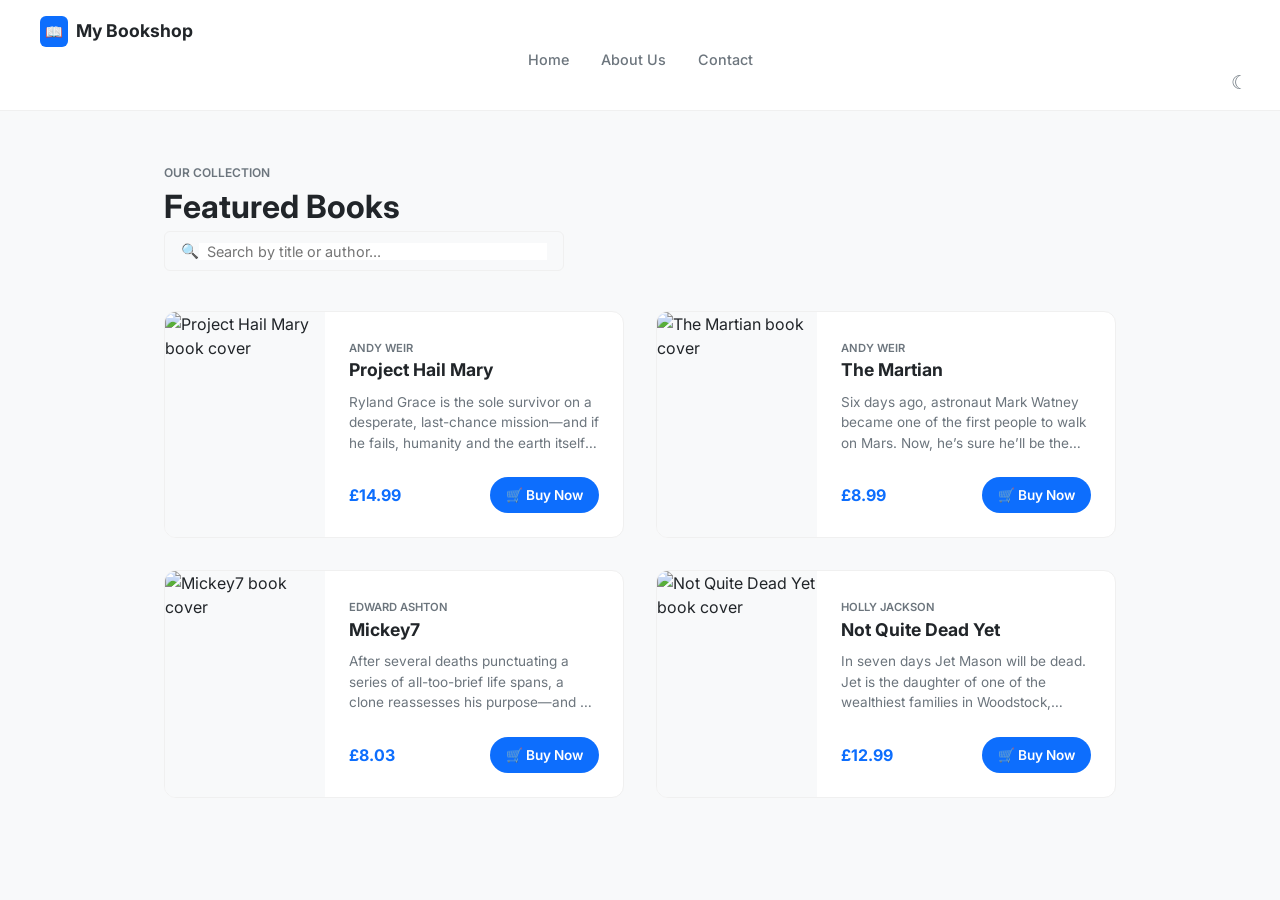
==== index.html @ a8455040 "Add files via upload" ====
<!doctype html>
<html lang="en">
  <head>
    <meta charset="UTF-8" />
    <meta name="viewport" content="width=device-width, initial-scale=1.0" />
    <title>My Bookshop</title>
    <link rel="stylesheet" href="style.css" />
    <link href="https://fonts.googleapis.com/css2?family=Inter:wght@400;500;600;700&display=swap" rel="stylesheet" />
  </head>
  <body>
    <a href="main-content" class="skip-link">Skip to main content</a>

    <header>
      <div class="Nav-container">
        <div class="logo">
          <span aria-hidden="true" class="logo-icon">📖</span> My Bookshop
        </div>
      </div>
      <nav aria-label="Main navigation">
        <ul class="nav-list">
          <li><a href="#home" class="nav-link">Home</a></li>
          <li><a href="#about" class="nav-link">About Us</a></li>
          <li><a href="#contact" class="nav-link">Contact</a></li>
        </ul>
      </nav>
      <div class="header-right">
        <button class="icon-button" aria-label="Toggle dark mdoe">☾</button>
      </div>
    </header>

    <main id="main-content">
      <div class="page-header">
        <span class="eyebrow">OUR COLLECTION</span>
        <h1>Featured Books</h1>
        <div class="search-container">
          <span class="search-icon" aria-hidden="true">🔍</span>
          <input
            type="text"
            placeholder="Search by title or author..."
            aria-label="Search books by title or author"
          />
        </div>
      </div>

      <section class="book-grid">
        <article class="book-card">
          <div class="book-img">
            <img src="img/project-hail-mary.jpg"" Alt="Project Hail Mary book cover" />
          </div>

          <div class="book-info">
            <p class="author">Andy Weir</p>
            <h2 class="title">Project Hail Mary</h2>
            <p class="description">Ryland Grace is the sole survivor on a desperate, last-chance mission—and if he fails, humanity and the earth itself will perish.

Except that right now, he doesn’t know that. He can’t even remember his own name, let alone the nature of his assignment or how to complete it.

All he knows is that he’s been asleep for a very, very long time. And he’s just been awakened to find himself millions of miles from home, with nothing but two corpses for company.

His crewmates dead, his memories fuzzily returning, Ryland realizes that an impossible task now confronts him. Hurtling through space on this tiny ship, it’s up to him to puzzle out an impossible scientific mystery—and conquer an extinction-level threat to our species.

And with the clock ticking down and the nearest human being light-years away, he’s got to do it all alone.

Or does he?
</p>
            <div class="card-btm">
              <span class="price">£14.99</span>
              <a href="pay.html" class="buy-btn" aria-label="Pay for this book">
                <span aria-hidden="true" class="cart-icon">🛒 Buy Now</span>
              </a>
            </div>
          </div>
        </article>
          <article class="book-card">
          <div class="book-img">
            <img src="img/The Martian.jpg" Alt="The Martian book cover" />
          </div>

          <div class="book-info">
            <p class="author">Andy Weir</p>
            <h2 class="title">The Martian</h2>
            <p class="description">Six days ago, astronaut Mark Watney became one of the first people to walk on Mars.

Now, he’s sure he’ll be the first person to die there.

After a dust storm nearly kills him and forces his crew to evacuate while thinking him dead, Mark finds himself stranded and completely alone with no way to even signal Earth that he’s alive—and even if he could get word out, his supplies would be gone long before a rescue could arrive.

Chances are, though, he won’t have time to starve to death. The damaged machinery, unforgiving environment, or plain-old “human error” are much more likely to kill him first.

But Mark isn’t ready to give up yet. Drawing on his ingenuity, his engineering skills — and a relentless, dogged refusal to quit — he steadfastly confronts one seemingly insurmountable obstacle after the next. Will his resourcefulness be enough to overcome the impossible odds against him?</p>
            <div class="card-btm">
              <span class="price">£8.99</span>
              <a href="pay.html" class="buy-btn" aria-label="Pay for this book">
                <span aria-hidden="true" class="cart-icon">🛒 Buy Now</span>
              </a>
            </div>
        </article>
                  <article class="book-card">
          <div class="book-img">
            <img src="img/Mickey7.jpg" Alt="Mickey7 book cover" />
          </div>

          <div class="book-info">
            <p class="author">Edward Ashton</p>
            <h2 class="title">Mickey7</h2>
            <p class="description">After several deaths punctuating a series of all-too-brief life spans, a clone reassesses his purpose—and his humanity—in Edward Ashton's Mickey7.

EXPENDABLE \ik'spen-d'-b'l\ n. A human clone utilized for dangerous work on space exploration missions. An Expendable's personality and memories may be transferred intact to a new body if and when the current host dies.

Mickey Barnes is an Expendable, now on his seventh iteration, living—and dying—among his fellow colonists on the near-uninhabitable ice world of Niflheim. Some consider him immortal. Others believe he's a soulless monstrosity. For the past nine years, he has been deployed for hazardous assignments and subjected to experiments that test the limits of human endurance, his humanity sacrificed for the greater good.

While on reconnaissance, Mickey7 is injured and left for dead, only to be saved by Niflheim's native species, thought to be insentient by the colonists. Returning to base, Mickey7 meets his next generation, Mickey8. Neither clone is willing to recycle himself, but if anyone discovers multiple Mickeys exist, they'll both be executed—and there won't ever be a Mickey9.

But Mickey7's premature twin isn't his only secret. He hasn't uploaded his memories in a month, leaving his clone in the dark about his near death and close encounter with the planet's inhabitants. Mickey7 also doesn't know how all of his previous selves died, and those he remembers have left him traumatized and mistrustful of the colony's mission. A mission that has Mickey Barnes questioning his moral and mortal existence... again... and again....</p>
            <div class="card-btm">
              <span class="price">£8.03</span>
              <a href="pay.html" class="buy-btn" aria-label="Pay for this book">
                <span aria-hidden="true" class="cart-icon">🛒 Buy Now</span>
              </a>
            </div>
        </article>
                </article>
                  <article class="book-card">
          <div class="book-img">
            <img src="img/Not_Quite_Dead_Yet.jpg" Alt="Not Quite Dead Yet book cover" />
          </div>

          <div class="book-info">
            <p class="author">Holly Jackson</p>
            <h2 class="title">Not Quite Dead Yet</h2>
            <p class="description">In seven days Jet Mason will be dead.

Jet is the daughter of one of the wealthiest families in Woodstock, Vermont. Twenty-seven years old, she’s still waiting for her life to begin. She’ll do it later, she always says. She has time.

Until, on the night of Halloween, Jet is violently attacked by an unseen intruder.

She suffers a catastrophic brain injury. The doctor is certain that within a week, she’ll suffer a deadly aneurysm.

Jet never thought of herself as having enemies. But now she looks at everyone in a new light: her family, her ex-best friend turned sister-in-law, her former boyfriend.

She only has seven days, and as her condition deteriorates she has only her childhood friend Billy for help. But nevertheless, she’s absolutely determined to finally finish something:

Jet is going to solve her own murder.</p>
            <div class="card-btm">
              <span class="price">£12.99</span>
              <a href="pay.html" class="buy-btn" aria-label="Pay for this book">
                <span aria-hidden="true" class="cart-icon">🛒 Buy Now</span>
              </a>
            </div>
        </article>
      </section>
    </main>
  </body>
</html>
---- style.css ----
/*variables*/
:root { /* Using root to define variables across the stylesheet */
    --primary-blue: #0d6efd;
    --primary-hover: #0b5ed7;
    --bg-color: #f8f9fa;
    --text-main: #212529;
    --text-muted: #6c757d;
    --card-bg: #ffffff;
    --border-color: #f0f0f0
}

* {
    box-sizing: border-box;
    margin: 0;
    padding: 0;
}

body {
    font-family: 'inter', sans-serif;
    background-color: var(--bg-color);
    color: var(--text-main);
    line-height: 1.5;
}

.skip-link { /* using this to make it accessible for keyboard users */
    position: absolute;
    top: -40px;
    left: 0;
    background-color: var(--primary-blue);
    color: white;
    padding: 8px;
    z-index: 100;
}
.skip-link:focus { /* this triggers once the user clicks the 'tab' key */
    top: 0;
}

/* header and nav */

header {
    background-color: var(--card-bg);
    border-bottom: 1px solid var(--border-color);
    padding: 1rem 2rem; 
    }

    .Nav-container {
    max-width: 1200px;
    margin: 0 auto;
    display: flex;
    justify-content: space-between;
    align-items: center;
    }

    .logo {
    font-size: 1.1rem;
    font-weight: 700;
    display: flex;
    align-items: center;
    gap: 0.5rem;
    flex: 1;
    }

    .logo-icon{
        background-color: var(--primary-blue);
        color: white;
        padding: 0.3rem;
        border-radius: 6px;
        font-size: 0.9rem;
    }
    
    .nav-list {
    list-style: none;
    display: flex;
    gap: 2rem;
    flex: 2;
    justify-content: center;
    }

    .nav-link {
        text-decoration: none;
        color: var(--text-muted);
        font-weight: 500;
        font-size: 0.9rem;
        padding-bottom: 0.5rem;
        border-bottom: 2px solid transparent;   
    }

    .nav-link:hover {
        color: var(--primary-blue);
        border-bottom-color: var(--primary-blue);
    }

    .header-right {
        flex: 1;
        display: flex;
        justify-content: flex-end;
    }

    .icon-button {
        background: none;
        border: none;
        font-size: 1.2rem;
        cursor: pointer;
        color: var(--text-muted)
    }

    /* main layout*/
    main {
        max-width: 1000px; 
        margin: 3rem auto;
        padding: 0 1.5rem;
    }

    .page-header {
        margin-bottom: 2.5rem;
    }

    .eyebrow {
        font-size: 0.75rem;
        font-weight: 600;
        color: var(--text-muted);
        text-transform: uppercase;
        margin-bottom: 0.05rem;
    }

    .page-header h1 {
        font-size: 2rem;
        font-weight: 700;
        margin-bottom: 0.5rem 0 1.5rem 0;
    }

    .search-container {
        display: flex;
        align-items: center;
        border: 1px solid var(--border-color);
        border-radius: 6px;
        padding: 0.5rem 1rem;
        max-width: 400px;
    }

    .search-container input {
        border: none;
        outline: none;
        padding-left: 0.5rem;
        width: 100%;
        font-family: inherit;
        font-size: 0.9rem;
    }

    .search-icon {
        color: var(--text-muted);
        font-size: 0.9rem;
    }

    /* 2 column grid for the desktop view */
    .book-grid {
        display: grid;
        grid-template-columns: repeat(2, 1fr);
        gap: 2rem;
    }


    .book-card {
        background-color: var(--card-bg);
        border-radius: 12px;
        border: 1px solid var(--border-color);
        display: flex;
        overflow: hidden;
    }

    .book-img {
        flex: 0 0 160px;
        background-color: #f8f9fa;
    }

    .book-img img {
        width: 100%;
        height: 100%;
        object-fit: cover;
    }

    .book-info {
        flex: 1;
        padding: 1.5rem;
        display: flex;
        flex-direction: column;
    }

    .author {
        font-size: 0.7rem;
        font-weight: 600;
        color: var(--text-muted);
        text-transform: uppercase;
        margin-bottom: 0.05rem;
        margin-top: 0.25rem;
    }

    .book-info h2 {
        font-size: 1.1rem;
        font-weight: 700;
        margin-bottom: 0.5rem;
    }

    .description {
        font-size: 0.85rem;
        color: var(--text-muted);
        margin-bottom: 1.5rem;
        flex-grow: 1;   
        display: -webkit-box;
        line-clamp: 3;
        -webkit-line-clamp: 3;
        -webkit-box-orient: vertical;
        overflow: hidden; /* im using this to prevent the description from overflowing and ruining the layout */
    }

    /* bottom row of card */

    .card-btm {
        display: flex;
        justify-content: space-between;
        align-items: center;
    }

    .price {
        font-size: 1rem;
        font-weight: 700;
        color: var(--primary-blue);
    }

    .buy-btn {
        background-color: var(--primary-blue);
        color: white;
        text-decoration: none;
        padding: 0.5rem 1rem;
        border-radius: 50px;
        font-weight: 600;
        font-size: 0.85rem;
        display: flex;
        align-items: center;
        gap: 0.4rem;
        transition: background-color 0.2s;
    }

    .buy-btn:hover {
        background-color: var(--primary-hover);
    }

    @media (max-width: 850px) {
        .book-grid {
            grid-template-columns: 1fr;
        }
    }

    @media (max-width: 500px) {
        .Nav-container {
            flex-direction: column;
            gap: 1rem;
        }
        .header-right {
            justify-content: center;
        }
    }
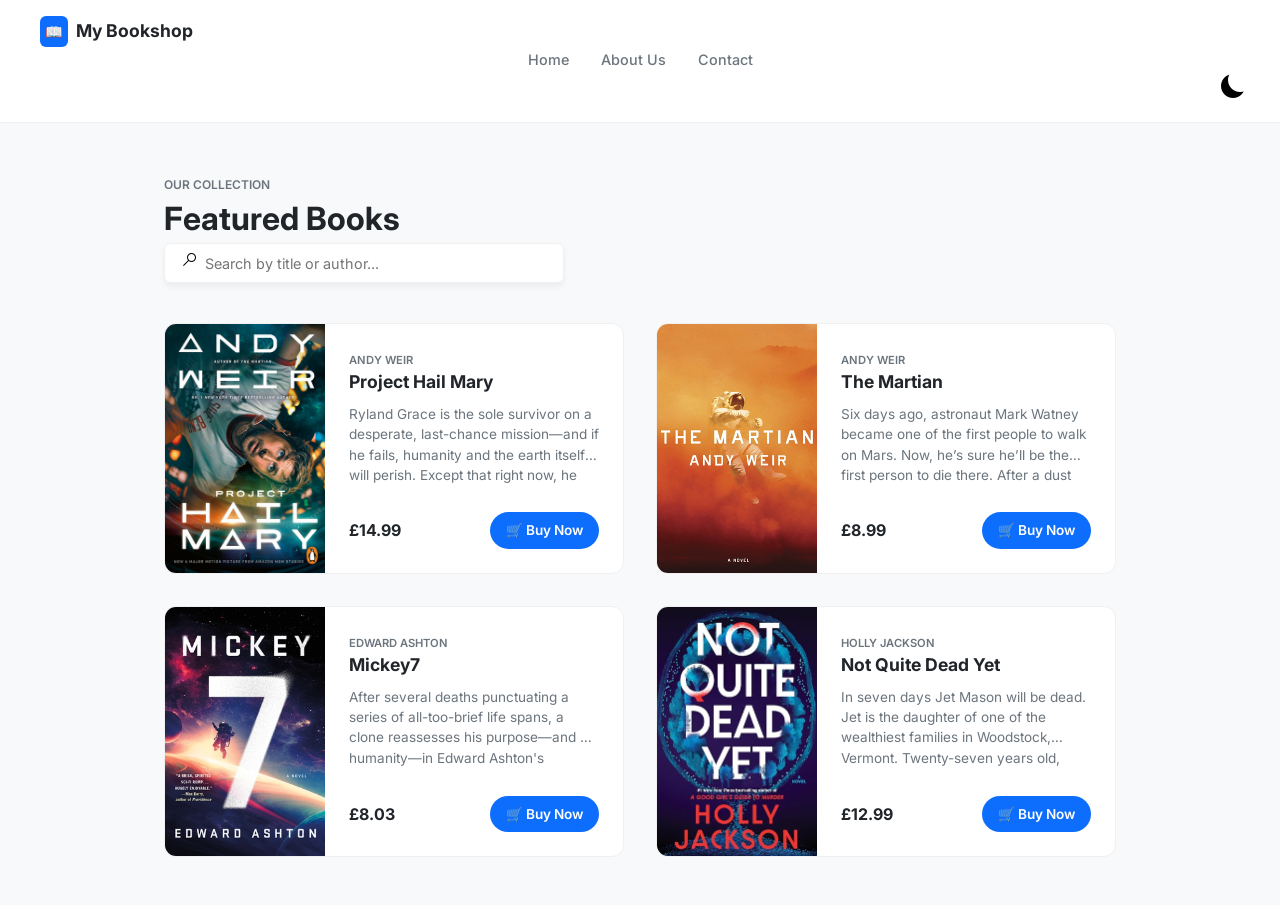
==== commit 0b6b0e74: "Add files via upload" ====
--- a/index.html
+++ b/index.html
@@ -1,154 +1,186 @@
 <!doctype html>
 <html lang="en">
-  <head>
-    <meta charset="UTF-8" />
-    <meta name="viewport" content="width=device-width, initial-scale=1.0" />
-    <title>My Bookshop</title>
-    <link rel="stylesheet" href="style.css" />
-    <link href="https://fonts.googleapis.com/css2?family=Inter:wght@400;500;600;700&display=swap" rel="stylesheet" />
-  </head>
-  <body>
-    <a href="main-content" class="skip-link">Skip to main content</a>
 
-    <header>
-      <div class="Nav-container">
-        <div class="logo">
-          <span aria-hidden="true" class="logo-icon">📖</span> My Bookshop
+<head>
+  <meta charset="UTF-8" />
+  <meta name="viewport" content="width=device-width, initial-scale=1.0" />
+  <title>My Bookshop</title>
+  <link rel="stylesheet" href="style.css" />
+  <link href="https://fonts.googleapis.com/css2?family=Inter:wght@400;500;600;700&display=swap" rel="stylesheet" />
+</head>
+
+<body>
+  <a href="main-content" class="skip-link">Skip to main content</a>
+
+  <header>
+    <div class="Nav-container">
+      <div class="logo">
+        <span aria-hidden="true" class="logo-icon">📖</span> My Bookshop
+      </div>
+    </div>
+    <nav aria-label="Main navigation">
+      <ul class="nav-list">
+        <li><a href="#home" class="nav-link" href="index.html">Home</a></li>
+        <li><a href="#about" class="nav-link">About Us</a></li>
+        <li><a href="#contact" class="nav-link">Contact</a></li>
+      </ul>
+    </nav>
+    <div class="header-right">
+      <button class="icon-button" aria-label="Toggle dark mode" onclick="toggleDarkMode()">
+        <img src="img/icons8-moon-30.png" alt="Toggle dark mode" />
+      </button>
+    </div>
+  </header>
+
+  <main id="main-content">
+    <div class="page-header">
+      <span class="eyebrow">OUR COLLECTION</span>
+      <h1>Featured Books</h1>
+      <div class="search-container">
+        <span class="search-icon" aria-hidden="true">
+          <img src="img/icons8-search-16.png" alt="Search icon" />
+        </span>
+        <input type="text" placeholder="Search by title or author..." aria-label="Search books by title or author" />
+      </div>
+    </div>
+
+    <section class="book-grid">
+      <article class="book-card">
+        <div class="book-img">
+          <img src="img/project-hail-mary.jpg" Alt=" Project Hail Mary book cover" />
         </div>
-      </div>
-      <nav aria-label="Main navigation">
-        <ul class="nav-list">
-          <li><a href="#home" class="nav-link">Home</a></li>
-          <li><a href="#about" class="nav-link">About Us</a></li>
-          <li><a href="#contact" class="nav-link">Contact</a></li>
-        </ul>
-      </nav>
-      <div class="header-right">
-        <button class="icon-button" aria-label="Toggle dark mdoe">☾</button>
-      </div>
-    </header>
 
-    <main id="main-content">
-      <div class="page-header">
-        <span class="eyebrow">OUR COLLECTION</span>
-        <h1>Featured Books</h1>
-        <div class="search-container">
-          <span class="search-icon" aria-hidden="true">🔍</span>
-          <input
-            type="text"
-            placeholder="Search by title or author..."
-            aria-label="Search books by title or author"
-          />
+        <div class="book-info">
+          <p class="author">Andy Weir</p>
+          <h2 class="title">Project Hail Mary</h2>
+          <p class="description">Ryland Grace is the sole survivor on a desperate, last-chance mission—and if he fails,
+            humanity and the earth itself will perish.
+
+            Except that right now, he doesn’t know that. He can’t even remember his own name, let alone the nature of
+            his assignment or how to complete it.
+
+            All he knows is that he’s been asleep for a very, very long time. And he’s just been awakened to find
+            himself millions of miles from home, with nothing but two corpses for company.
+
+            His crewmates dead, his memories fuzzily returning, Ryland realizes that an impossible task now confronts
+            him. Hurtling through space on this tiny ship, it’s up to him to puzzle out an impossible scientific
+            mystery—and conquer an extinction-level threat to our species.
+
+            And with the clock ticking down and the nearest human being light-years away, he’s got to do it all alone.
+
+            Or does he?
+          </p>
+          <div class="card-btm">
+            <span class="price">£14.99</span>
+            <a class="buy-btn" data-buy aria-label="Pay for this book" href="pay.html"
+              onclick="handleBuyNow(event, this)">
+              <span aria-hidden="true" class="cart-icon">🛒 Buy Now</span>
+            </a>
+          </div>
         </div>
-      </div>
+      </article>
+      <article class="book-card">
+        <div class="book-img">
+          <img src="img/The Martian.jpg" Alt="The Martian book cover" />
+        </div>
 
-      <section class="book-grid">
-        <article class="book-card">
-          <div class="book-img">
-            <img src="img/project-hail-mary.jpg"" Alt="Project Hail Mary book cover" />
+        <div class="book-info">
+          <p class="author">Andy Weir</p>
+          <h2 class="title">The Martian</h2>
+          <p class="description">Six days ago, astronaut Mark Watney became one of the first people to walk on Mars.
+
+            Now, he’s sure he’ll be the first person to die there.
+
+            After a dust storm nearly kills him and forces his crew to evacuate while thinking him dead, Mark finds
+            himself stranded and completely alone with no way to even signal Earth that he’s alive—and even if he could
+            get word out, his supplies would be gone long before a rescue could arrive.
+
+            Chances are, though, he won’t have time to starve to death. The damaged machinery, unforgiving environment,
+            or plain-old “human error” are much more likely to kill him first.
+
+            But Mark isn’t ready to give up yet. Drawing on his ingenuity, his engineering skills — and a relentless,
+            dogged refusal to quit — he steadfastly confronts one seemingly insurmountable obstacle after the next. Will
+            his resourcefulness be enough to overcome the impossible odds against him?</p>
+          <div class="card-btm">
+            <span class="price">£8.99</span>
+            <a href="pay.html" class="buy-btn" aria-label="Pay for this book" onclick="handleBuyNow(event, this)">
+              <span aria-hidden="true" class="cart-icon">🛒 Buy Now</span>
+            </a>
           </div>
+      </article>
+      <article class="book-card">
+        <div class="book-img">
+          <img src="img/Mickey7.jpg" Alt="Mickey7 book cover" />
+        </div>
 
-          <div class="book-info">
-            <p class="author">Andy Weir</p>
-            <h2 class="title">Project Hail Mary</h2>
-            <p class="description">Ryland Grace is the sole survivor on a desperate, last-chance mission—and if he fails, humanity and the earth itself will perish.
+        <div class="book-info">
+          <p class="author">Edward Ashton</p>
+          <h2 class="title">Mickey7</h2>
+          <p class="description">After several deaths punctuating a series of all-too-brief life spans, a clone
+            reassesses his purpose—and his humanity—in Edward Ashton's Mickey7.
 
-Except that right now, he doesn’t know that. He can’t even remember his own name, let alone the nature of his assignment or how to complete it.
+            EXPENDABLE \ik'spen-d'-b'l\ n. A human clone utilized for dangerous work on space exploration missions. An
+            Expendable's personality and memories may be transferred intact to a new body if and when the current host
+            dies.
 
-All he knows is that he’s been asleep for a very, very long time. And he’s just been awakened to find himself millions of miles from home, with nothing but two corpses for company.
+            Mickey Barnes is an Expendable, now on his seventh iteration, living—and dying—among his fellow colonists on
+            the near-uninhabitable ice world of Niflheim. Some consider him immortal. Others believe he's a soulless
+            monstrosity. For the past nine years, he has been deployed for hazardous assignments and subjected to
+            experiments that test the limits of human endurance, his humanity sacrificed for the greater good.
 
-His crewmates dead, his memories fuzzily returning, Ryland realizes that an impossible task now confronts him. Hurtling through space on this tiny ship, it’s up to him to puzzle out an impossible scientific mystery—and conquer an extinction-level threat to our species.
+            While on reconnaissance, Mickey7 is injured and left for dead, only to be saved by Niflheim's native
+            species, thought to be insentient by the colonists. Returning to base, Mickey7 meets his next generation,
+            Mickey8. Neither clone is willing to recycle himself, but if anyone discovers multiple Mickeys exist,
+            they'll both be executed—and there won't ever be a Mickey9.
 
-And with the clock ticking down and the nearest human being light-years away, he’s got to do it all alone.
+            But Mickey7's premature twin isn't his only secret. He hasn't uploaded his memories in a month, leaving his
+            clone in the dark about his near death and close encounter with the planet's inhabitants. Mickey7 also
+            doesn't know how all of his previous selves died, and those he remembers have left him traumatized and
+            mistrustful of the colony's mission. A mission that has Mickey Barnes questioning his moral and mortal
+            existence... again... and again....</p>
+          <div class="card-btm">
+            <span class="price">£8.03</span>
+            <a href="pay.html" class="buy-btn" aria-label="Pay for this book" onclick="handleBuyNow(event, this)">
+              <span aria-hidden="true" class="cart-icon">🛒 Buy Now</span>
+            </a>
+          </div>
+      </article>
+      </article>
+      <article class="book-card">
+        <div class="book-img">
+          <img src="img/Not_Quite_Dead_Yet.jpg" Alt="Not Quite Dead Yet book cover" />
+        </div>
 
-Or does he?
-</p>
-            <div class="card-btm">
-              <span class="price">£14.99</span>
-              <a href="pay.html" class="buy-btn" aria-label="Pay for this book">
-                <span aria-hidden="true" class="cart-icon">🛒 Buy Now</span>
-              </a>
-            </div>
+        <div class="book-info">
+          <p class="author">Holly Jackson</p>
+          <h2 class="title">Not Quite Dead Yet</h2>
+          <p class="description">In seven days Jet Mason will be dead.
+
+            Jet is the daughter of one of the wealthiest families in Woodstock, Vermont. Twenty-seven years old, she’s
+            still waiting for her life to begin. She’ll do it later, she always says. She has time.
+
+            Until, on the night of Halloween, Jet is violently attacked by an unseen intruder.
+
+            She suffers a catastrophic brain injury. The doctor is certain that within a week, she’ll suffer a deadly
+            aneurysm.
+
+            Jet never thought of herself as having enemies. But now she looks at everyone in a new light: her family,
+            her ex-best friend turned sister-in-law, her former boyfriend.
+
+            She only has seven days, and as her condition deteriorates she has only her childhood friend Billy for help.
+            But nevertheless, she’s absolutely determined to finally finish something:
+
+            Jet is going to solve her own murder.</p>
+          <div class="card-btm">
+            <span class="price">£12.99</span>
+            <a href="pay.html" class="buy-btn" aria-label="Pay for this book" onclick="handleBuyNow(event, this)">
+              <span aria-hidden="true" class="cart-icon">🛒 Buy Now</span>
+            </a>
           </div>
-        </article>
-          <article class="book-card">
-          <div class="book-img">
-            <img src="img/The Martian.jpg" Alt="The Martian book cover" />
-          </div>
+      </article>
+    </section>
+  </main>
+  <script src="script.js"></script>
+</body>
 
-          <div class="book-info">
-            <p class="author">Andy Weir</p>
-            <h2 class="title">The Martian</h2>
-            <p class="description">Six days ago, astronaut Mark Watney became one of the first people to walk on Mars.
-
-Now, he’s sure he’ll be the first person to die there.
-
-After a dust storm nearly kills him and forces his crew to evacuate while thinking him dead, Mark finds himself stranded and completely alone with no way to even signal Earth that he’s alive—and even if he could get word out, his supplies would be gone long before a rescue could arrive.
-
-Chances are, though, he won’t have time to starve to death. The damaged machinery, unforgiving environment, or plain-old “human error” are much more likely to kill him first.
-
-But Mark isn’t ready to give up yet. Drawing on his ingenuity, his engineering skills — and a relentless, dogged refusal to quit — he steadfastly confronts one seemingly insurmountable obstacle after the next. Will his resourcefulness be enough to overcome the impossible odds against him?</p>
-            <div class="card-btm">
-              <span class="price">£8.99</span>
-              <a href="pay.html" class="buy-btn" aria-label="Pay for this book">
-                <span aria-hidden="true" class="cart-icon">🛒 Buy Now</span>
-              </a>
-            </div>
-        </article>
-                  <article class="book-card">
-          <div class="book-img">
-            <img src="img/Mickey7.jpg" Alt="Mickey7 book cover" />
-          </div>
-
-          <div class="book-info">
-            <p class="author">Edward Ashton</p>
-            <h2 class="title">Mickey7</h2>
-            <p class="description">After several deaths punctuating a series of all-too-brief life spans, a clone reassesses his purpose—and his humanity—in Edward Ashton's Mickey7.
-
-EXPENDABLE \ik'spen-d'-b'l\ n. A human clone utilized for dangerous work on space exploration missions. An Expendable's personality and memories may be transferred intact to a new body if and when the current host dies.
-
-Mickey Barnes is an Expendable, now on his seventh iteration, living—and dying—among his fellow colonists on the near-uninhabitable ice world of Niflheim. Some consider him immortal. Others believe he's a soulless monstrosity. For the past nine years, he has been deployed for hazardous assignments and subjected to experiments that test the limits of human endurance, his humanity sacrificed for the greater good.
-
-While on reconnaissance, Mickey7 is injured and left for dead, only to be saved by Niflheim's native species, thought to be insentient by the colonists. Returning to base, Mickey7 meets his next generation, Mickey8. Neither clone is willing to recycle himself, but if anyone discovers multiple Mickeys exist, they'll both be executed—and there won't ever be a Mickey9.
-
-But Mickey7's premature twin isn't his only secret. He hasn't uploaded his memories in a month, leaving his clone in the dark about his near death and close encounter with the planet's inhabitants. Mickey7 also doesn't know how all of his previous selves died, and those he remembers have left him traumatized and mistrustful of the colony's mission. A mission that has Mickey Barnes questioning his moral and mortal existence... again... and again....</p>
-            <div class="card-btm">
-              <span class="price">£8.03</span>
-              <a href="pay.html" class="buy-btn" aria-label="Pay for this book">
-                <span aria-hidden="true" class="cart-icon">🛒 Buy Now</span>
-              </a>
-            </div>
-        </article>
-                </article>
-                  <article class="book-card">
-          <div class="book-img">
-            <img src="img/Not_Quite_Dead_Yet.jpg" Alt="Not Quite Dead Yet book cover" />
-          </div>
-
-          <div class="book-info">
-            <p class="author">Holly Jackson</p>
-            <h2 class="title">Not Quite Dead Yet</h2>
-            <p class="description">In seven days Jet Mason will be dead.
-
-Jet is the daughter of one of the wealthiest families in Woodstock, Vermont. Twenty-seven years old, she’s still waiting for her life to begin. She’ll do it later, she always says. She has time.
-
-Until, on the night of Halloween, Jet is violently attacked by an unseen intruder.
-
-She suffers a catastrophic brain injury. The doctor is certain that within a week, she’ll suffer a deadly aneurysm.
-
-Jet never thought of herself as having enemies. But now she looks at everyone in a new light: her family, her ex-best friend turned sister-in-law, her former boyfriend.
-
-She only has seven days, and as her condition deteriorates she has only her childhood friend Billy for help. But nevertheless, she’s absolutely determined to finally finish something:
-
-Jet is going to solve her own murder.</p>
-            <div class="card-btm">
-              <span class="price">£12.99</span>
-              <a href="pay.html" class="buy-btn" aria-label="Pay for this book">
-                <span aria-hidden="true" class="cart-icon">🛒 Buy Now</span>
-              </a>
-            </div>
-        </article>
-      </section>
-    </main>
-  </body>
-</html>
+</html>
--- a/style.css
+++ b/style.css
@@ -1,5 +1,6 @@
 /*variables*/
-:root { /* Using root to define variables across the stylesheet */
+:root {
+    /* Using root to define variables across the stylesheet */
     --primary-blue: #0d6efd;
     --primary-hover: #0b5ed7;
     --bg-color: #f8f9fa;
@@ -22,7 +23,8 @@
     line-height: 1.5;
 }
 
-.skip-link { /* using this to make it accessible for keyboard users */
+.skip-link {
+    /* using this to make it accessible for keyboard users */
     position: absolute;
     top: -40px;
     left: 0;
@@ -31,7 +33,9 @@
     padding: 8px;
     z-index: 100;
 }
-.skip-link:focus { /* this triggers once the user clicks the 'tab' key */
+
+.skip-link:focus {
+    /* this triggers once the user clicks the 'tab' key */
     top: 0;
 }
 
@@ -40,223 +44,507 @@
 header {
     background-color: var(--card-bg);
     border-bottom: 1px solid var(--border-color);
-    padding: 1rem 2rem; 
-    }
-
-    .Nav-container {
+    padding: 1rem 2rem;
+}
+
+.Nav-container {
     max-width: 1200px;
     margin: 0 auto;
     display: flex;
     justify-content: space-between;
     align-items: center;
-    }
-
-    .logo {
+}
+
+.logo {
     font-size: 1.1rem;
     font-weight: 700;
     display: flex;
     align-items: center;
     gap: 0.5rem;
     flex: 1;
-    }
-
-    .logo-icon{
-        background-color: var(--primary-blue);
-        color: white;
-        padding: 0.3rem;
-        border-radius: 6px;
-        font-size: 0.9rem;
-    }
-    
-    .nav-list {
+}
+
+.logo-icon {
+    background-color: var(--primary-blue);
+    color: white;
+    padding: 0.3rem;
+    border-radius: 6px;
+    font-size: 0.9rem;
+}
+
+.nav-list {
     list-style: none;
     display: flex;
     gap: 2rem;
     flex: 2;
     justify-content: center;
+}
+
+.nav-link {
+    text-decoration: none;
+    color: var(--text-muted);
+    font-weight: 500;
+    font-size: 0.9rem;
+    padding-bottom: 0.5rem;
+    border-bottom: 2px solid transparent;
+}
+
+.nav-link:hover {
+    color: var(--primary-blue);
+    border-bottom-color: var(--primary-blue);
+}
+
+.header-right {
+    flex: 1;
+    display: flex;
+    justify-content: flex-end;
+}
+
+.icon-button {
+    background: none;
+    border: none;
+    font-size: 1.2rem;
+    cursor: pointer;
+    color: var(--text-muted)
+}
+
+/* main layout*/
+main {
+    max-width: 1000px;
+    margin: 3rem auto;
+    padding: 0 1.5rem;
+}
+
+.page-header {
+    margin-bottom: 2.5rem;
+}
+
+.eyebrow {
+    font-size: 0.75rem;
+    font-weight: 600;
+    color: var(--text-muted);
+    text-transform: uppercase;
+    margin-bottom: 0.05rem;
+}
+
+.page-header h1 {
+    font-size: 2rem;
+    font-weight: 700;
+    margin-bottom: 0.5rem 0 1.5rem 0;
+}
+
+.search-container {
+    display: flex;
+    align-items: center;
+    border: 1px solid var(--border-color);
+    background-color: var(--card-bg);
+    box-shadow: 0 4px 6px rgba(0, 0, 0, 0.05);
+    border-radius: 6px;
+    padding: 0.5rem 1rem;
+    max-width: 400px;
+    transition: border-color 0.5s ease, box-shadow 0.5s ease, border-color 0.5s ease;
+}
+
+.search-container:hover {
+    border-color: var(--primary-blue);
+    box-shadow: 0 6px 12px rgba(13, 110, 253, 0.1);
+}
+
+.search-container input {
+    border: none;
+    outline: none;
+    padding-left: 0.5rem;
+    width: 100%;
+    font-family: inherit;
+    font-size: 0.9rem;
+    background-color: transparent;
+    color: var(--text-main);
+}
+
+.search-icon {
+    color: var(--text-muted);
+    font-size: 0.9rem;
+}
+
+/* 2 column grid for the desktop view */
+.book-grid {
+    display: grid;
+    grid-template-columns: repeat(2, 1fr);
+    gap: 2rem;
+}
+
+
+.book-card {
+    background-color: var(--card-bg);
+    border-radius: 12px;
+    border: 1px solid var(--border-color);
+    display: flex;
+    overflow: hidden;
+    transition: transform 0.5s ease, box-shadow 0.5s ease;
+    cursor: pointer;
+}
+
+.book-card:hover {
+    transform: translateY(-8px);
+    box-shadow: 0 12px 24px rgba(13, 110, 253, 0.15);
+    border-color: var(--primary-blue);
+}
+
+.book-img {
+    flex: 0 0 160px;
+    background-color: #f8f9fa;
+}
+
+.book-img img {
+    width: 100%;
+    height: 100%;
+    object-fit: cover;
+}
+
+.book-info {
+    flex: 1;
+    padding: 1.5rem;
+    display: flex;
+    flex-direction: column;
+}
+
+.author {
+    font-size: 0.7rem;
+    font-weight: 600;
+    color: var(--text-muted);
+    text-transform: uppercase;
+    margin-bottom: 0.05rem;
+    margin-top: 0.25rem;
+}
+
+.book-info h2 {
+    font-size: 1.1rem;
+    font-weight: 700;
+    margin-bottom: 0.5rem;
+}
+
+.description {
+    font-size: 0.85rem;
+    color: var(--text-muted);
+    margin-bottom: 1.5rem;
+    flex-grow: 1;
+    display: -webkit-box;
+    line-clamp: 3;
+    -webkit-line-clamp: 3;
+    -webkit-box-orient: vertical;
+    overflow: hidden;
+    /* im using this to prevent the description from overflowing and ruining the layout */
+}
+
+/* bottom row of card */
+
+.card-btm {
+    display: flex;
+    justify-content: space-between;
+    align-items: center;
+}
+
+.price {
+    font-size: 1rem;
+    font-weight: 700;
+    color: var(--text-main);
+}
+
+.buy-btn {
+    background-color: var(--primary-blue);
+    color: white;
+    text-decoration: none;
+    padding: 0.5rem 1rem;
+    border-radius: 50px;
+    font-weight: 600;
+    font-size: 0.85rem;
+    display: flex;
+    align-items: center;
+    gap: 0.4rem;
+    transition: background-color 0.2s;
+}
+
+.buy-btn:hover {
+    background-color: var(--primary-hover);
+}
+
+@media (max-width: 850px) {
+    .book-grid {
+        grid-template-columns: 1fr;
     }
-
-    .nav-link {
-        text-decoration: none;
-        color: var(--text-muted);
-        font-weight: 500;
-        font-size: 0.9rem;
-        padding-bottom: 0.5rem;
-        border-bottom: 2px solid transparent;   
+}
+
+@media (max-width: 500px) {
+    .Nav-container {
+        flex-direction: column;
+        gap: 1rem;
     }
 
-    .nav-link:hover {
-        color: var(--primary-blue);
-        border-bottom-color: var(--primary-blue);
+    .header-right {
+        justify-content: center;
     }
-
-    .header-right {
-        flex: 1;
-        display: flex;
-        justify-content: flex-end;
-    }
-
-    .icon-button {
-        background: none;
-        border: none;
-        font-size: 1.2rem;
-        cursor: pointer;
-        color: var(--text-muted)
-    }
-
-    /* main layout*/
-    main {
-        max-width: 1000px; 
-        margin: 3rem auto;
-        padding: 0 1.5rem;
-    }
-
-    .page-header {
-        margin-bottom: 2.5rem;
-    }
-
-    .eyebrow {
-        font-size: 0.75rem;
-        font-weight: 600;
-        color: var(--text-muted);
-        text-transform: uppercase;
-        margin-bottom: 0.05rem;
-    }
-
-    .page-header h1 {
-        font-size: 2rem;
-        font-weight: 700;
-        margin-bottom: 0.5rem 0 1.5rem 0;
-    }
-
-    .search-container {
-        display: flex;
-        align-items: center;
-        border: 1px solid var(--border-color);
-        border-radius: 6px;
-        padding: 0.5rem 1rem;
-        max-width: 400px;
-    }
-
-    .search-container input {
-        border: none;
-        outline: none;
-        padding-left: 0.5rem;
-        width: 100%;
-        font-family: inherit;
-        font-size: 0.9rem;
-    }
-
-    .search-icon {
-        color: var(--text-muted);
-        font-size: 0.9rem;
-    }
-
-    /* 2 column grid for the desktop view */
-    .book-grid {
-        display: grid;
-        grid-template-columns: repeat(2, 1fr);
-        gap: 2rem;
-    }
-
-
-    .book-card {
-        background-color: var(--card-bg);
-        border-radius: 12px;
-        border: 1px solid var(--border-color);
-        display: flex;
-        overflow: hidden;
-    }
-
-    .book-img {
-        flex: 0 0 160px;
-        background-color: #f8f9fa;
-    }
-
-    .book-img img {
-        width: 100%;
-        height: 100%;
-        object-fit: cover;
-    }
-
-    .book-info {
-        flex: 1;
-        padding: 1.5rem;
-        display: flex;
-        flex-direction: column;
-    }
-
-    .author {
-        font-size: 0.7rem;
-        font-weight: 600;
-        color: var(--text-muted);
-        text-transform: uppercase;
-        margin-bottom: 0.05rem;
-        margin-top: 0.25rem;
-    }
-
-    .book-info h2 {
-        font-size: 1.1rem;
-        font-weight: 700;
-        margin-bottom: 0.5rem;
-    }
-
-    .description {
-        font-size: 0.85rem;
-        color: var(--text-muted);
-        margin-bottom: 1.5rem;
-        flex-grow: 1;   
-        display: -webkit-box;
-        line-clamp: 3;
-        -webkit-line-clamp: 3;
-        -webkit-box-orient: vertical;
-        overflow: hidden; /* im using this to prevent the description from overflowing and ruining the layout */
-    }
-
-    /* bottom row of card */
-
-    .card-btm {
-        display: flex;
-        justify-content: space-between;
-        align-items: center;
-    }
-
-    .price {
-        font-size: 1rem;
-        font-weight: 700;
-        color: var(--primary-blue);
-    }
-
-    .buy-btn {
-        background-color: var(--primary-blue);
-        color: white;
-        text-decoration: none;
-        padding: 0.5rem 1rem;
-        border-radius: 50px;
-        font-weight: 600;
-        font-size: 0.85rem;
-        display: flex;
-        align-items: center;
-        gap: 0.4rem;
-        transition: background-color 0.2s;
-    }
-
-    .buy-btn:hover {
-        background-color: var(--primary-hover);
-    }
-
-    @media (max-width: 850px) {
-        .book-grid {
-            grid-template-columns: 1fr;
-        }
-    }
-
-    @media (max-width: 500px) {
-        .Nav-container {
-            flex-direction: column;
-            gap: 1rem;
-        }
-        .header-right {
-            justify-content: center;
-        }
-    }+}
+
+/* checkout page */
+
+.payment-page {
+    display: flex;
+    justify-content: center;
+    padding: 40px 20px;
+    background-color: var(--bg-color);
+    min-height: 100vh;
+}
+
+.checkout-wrap {
+    width: 100%;
+    max-width: 480px;
+}
+
+.back-link {
+    margin-bottom: 1rem;
+}
+
+.back-link a {
+    text-decoration: none;
+    color: var(--text-main);
+    font-weight: 500;
+    font-size: 0.95rem;
+    transition: color 0.2s;
+}
+
+.back-link a:hover {
+    color: var(--primary-blue);
+}
+
+.checkout-card {
+    background-color: var(--card-bg);
+    border: 1px solid var(--border-color);
+    border-radius: 12px;
+    padding: 2.5rem 2rem;
+    box-shadow: 0 1px 2px rgba(0, 0, 0, 5);
+
+}
+
+
+.summary-details {
+    display: flex;
+    gap: 20px;
+    align-items: center;
+    margin-bottom: 10px;
+}
+
+.summary-img {
+    width: 90px;
+    height: 120px;
+    object-fit: cover;
+    border-radius: 8px;
+    box-shadow: 0 4px 12px rgba(0, 0, 0, 0.08)
+}
+
+.summary-txt {
+    display: flex;
+    flex-direction: column;
+    justify-content: center;
+}
+
+.summary-txt .author {
+    font-size: 0.8rem;
+    text-transform: uppercase;
+    color: var(--text-muted);
+    margin: 0 0 0.25rem 0;
+    font-weight: 600;
+    letter-spacing: 0.5px;
+}
+
+.summary-txt .checkout-price {
+    font-size: 1.1rem;
+    font-weight: 700;
+    color: var(--text-main);
+}
+
+.summary-txt .checkout-title {
+    font-size: 1.1rem;
+    font-weight: 700;
+    color: var(--text-main);
+}
+
+.divider {
+    border: 0;
+    height: 1px;
+    background-color: var(--border-color);
+    margin: 1.5rem 0;
+}
+
+.payment-section h3 {
+    margin: 0 0 1.5rem 0;
+    font-size: 1.15rem;
+    color: var(--text-main);
+}
+
+.form-group {
+    display: flex;
+    flex-direction: column;
+    margin-bottom: 15px;
+}
+
+.form-group label {
+    font-size: 0.85rem;
+    font-weight: 500;
+    color: var(--text-muted);
+    margin-bottom: 6px;
+}
+
+.form-group input {
+    padding: 10px 12px;
+    border: 1px solid #d1d5db;
+    border-radius: 6px;
+    font-size: 1rem;
+    font-family: inherit;
+    transition: border-color 0.2s, box-shadow 0.2s;
+}
+
+.form-row {
+    display: flex;
+    gap: 15px;
+    align-items: center;
+    margin-bottom: 1.25rem;
+    width: 100%;
+}
+
+.form-group input:focus {
+    border-color: var(--primary-blue);
+    box-shadow: 0 0 0 3px var(--primary-blue);
+}
+
+.form-row .form-group {
+    min-width: 0;
+    flex: 1;
+}
+
+.card-brands {
+    display: flex;
+    gap: 0.75rem;
+    padding-bottom: 0.85rem;
+    font-size: 0.85rem;
+    font-weight: 700;
+    color: var(--primary-blue);
+}
+
+.Mastercard-text {
+    color: var(--primary-blue);
+    font-weight: 700;
+}
+
+.total {
+    color: var(--text-main);
+    font-weight: 700;
+}
+
+.pay-btn {
+    width: 100%;
+    padding: 0.9rem;
+    background-color: var(--primary-blue);
+    color: white;
+    font-size: 1.05rem;
+    font-weight: 600;
+    border: none;
+    border-radius: 6px;
+    cursor: pointer;
+    transition: background-color 0.2s;
+}
+
+.pay-btn:hover {
+    background-color: var(--primary-hover);
+}
+
+.error-message {
+    display: none;
+    background-color: #fee2e2;
+    color: #dc2626;
+    padding: 0.75rem;
+    border-radius: 6px;
+    font-size: 0.9rem;
+    font-weight: 500;
+    margin-bottom: 1rem;
+    text-align: center;
+}
+
+/* dark mode */
+
+body.dark-mode {
+    --bg-color: #111827;
+    --card-bg: #1f2937;
+    --text-main: #f9fafb;
+    --text-muted: #9ca3af;
+    --border-color: #374151;
+}
+
+body {
+    transition: background-color 0.8s, color 0.8s ease;
+}
+
+.book-card,.checkout-card,header, .search-container:hover {
+    transition: background-color 0.8s ease, border-color 0.8s ease;
+}
+
+
+/* success page */
+
+.success-page {
+    display: flex;
+    justify-content: center;
+    align-items: center;
+    min-height: 50rem;
+    padding: 10px 20px 10vh 20px;
+    background-color: var(--bg-color);
+}
+
+.success-card {
+    background-color: var(--card-bg);
+    border: 1px solid var(--border-color);
+    border-radius: 12px;
+    padding: 3rem 2.5rem;
+    text-align: center;
+    max-width: 420px;
+    width: 100%;
+    box-shadow: 0 4px 20px rgba(0, 0, 0, 0.08);
+}
+
+.chck-img {
+    width: 72px;
+    height: 72px;
+    object-fit: contain;
+}
+
+.success-card h1 {
+    font-size: 1.5rem;
+    color: var(--text-main);
+    margin-bottom: 0.75rem;
+}
+
+.success-card .details {
+    color: var(--text-muted);
+    font-size: 0.95rem;
+    margin-bottom: 2.5rem;
+    line-height: 1.5;
+}
+
+.success-card .details strong {
+    color: var(--text-main);
+    font-weight: 700;
+}
+
+.home-link {
+    display: block;
+    width: 100%;
+    background-color: var(--primary-blue);
+    color: white;
+    text-decoration: none;
+    padding: 0.9rem;
+    border-radius: 6px;
+    transition: background-color 0.2s;
+}
+
+.home-link hover {
+    background-color: var(--primary-hover)
+}
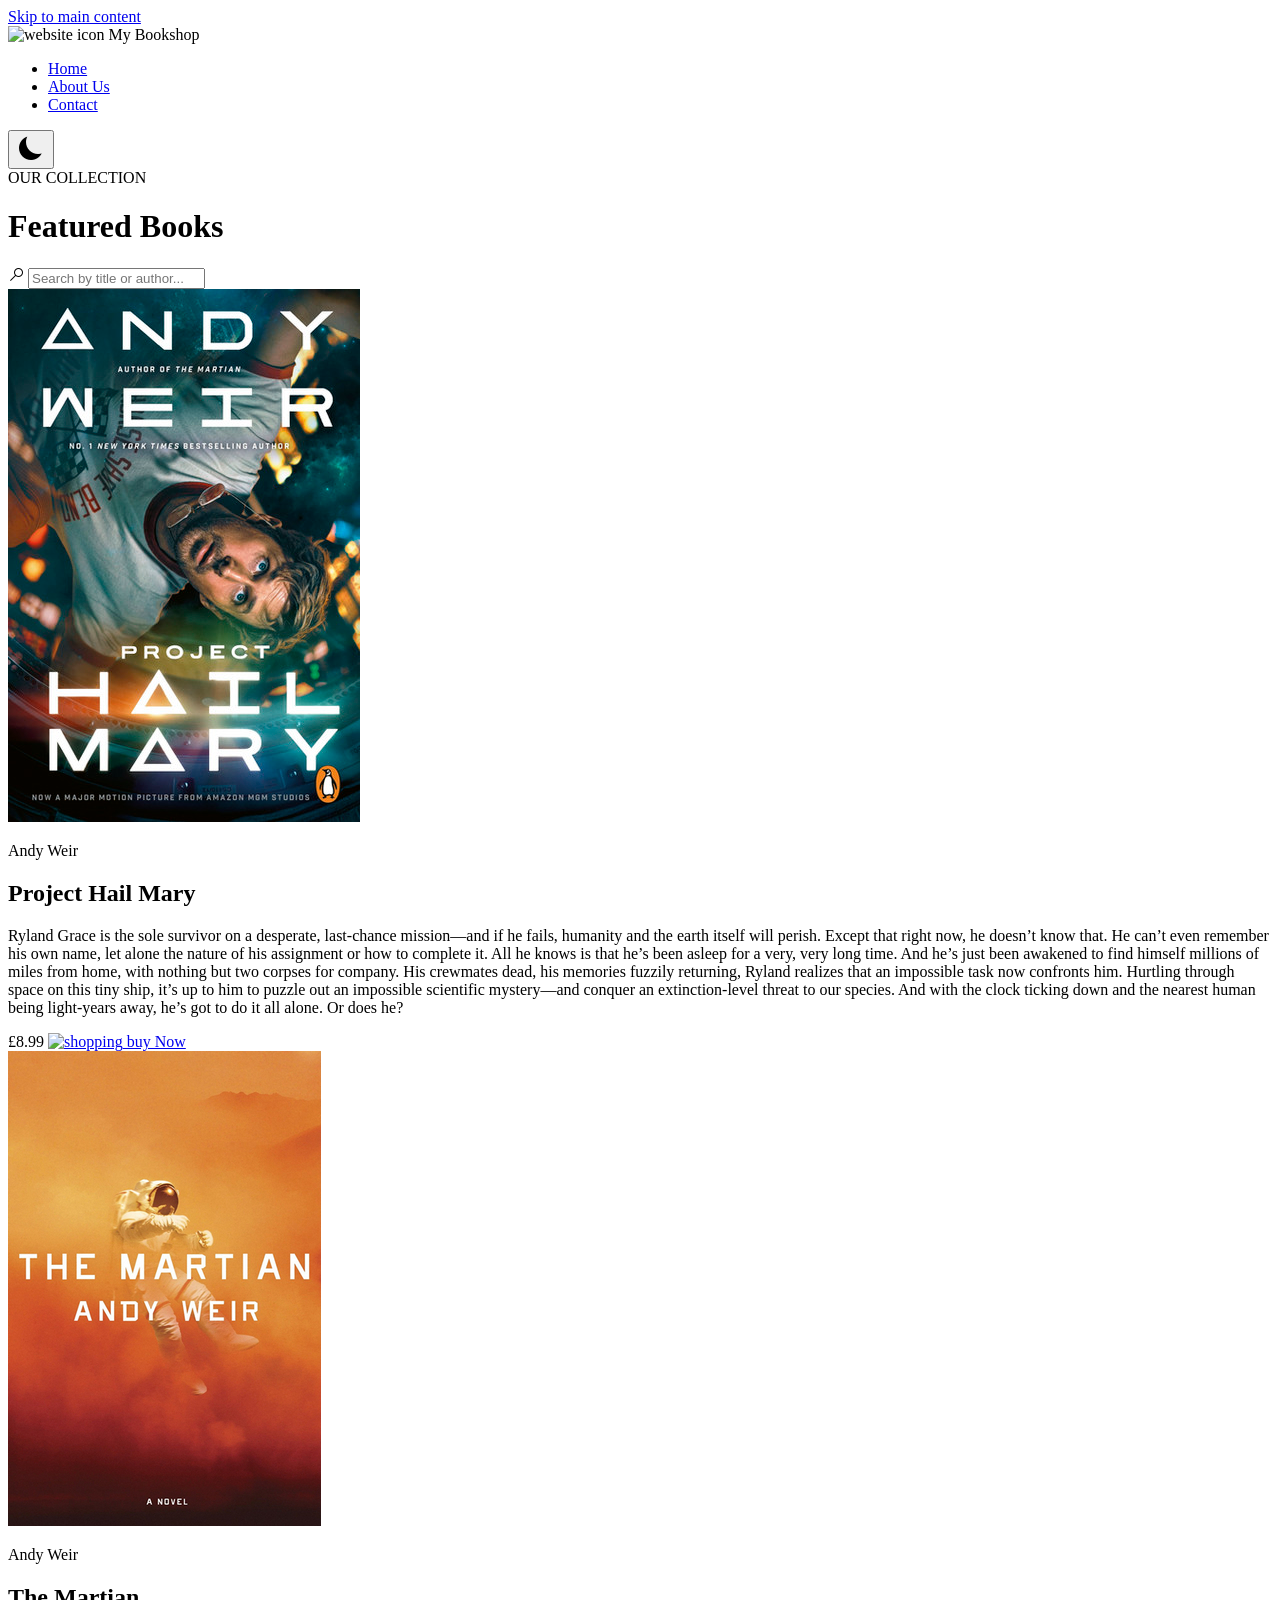
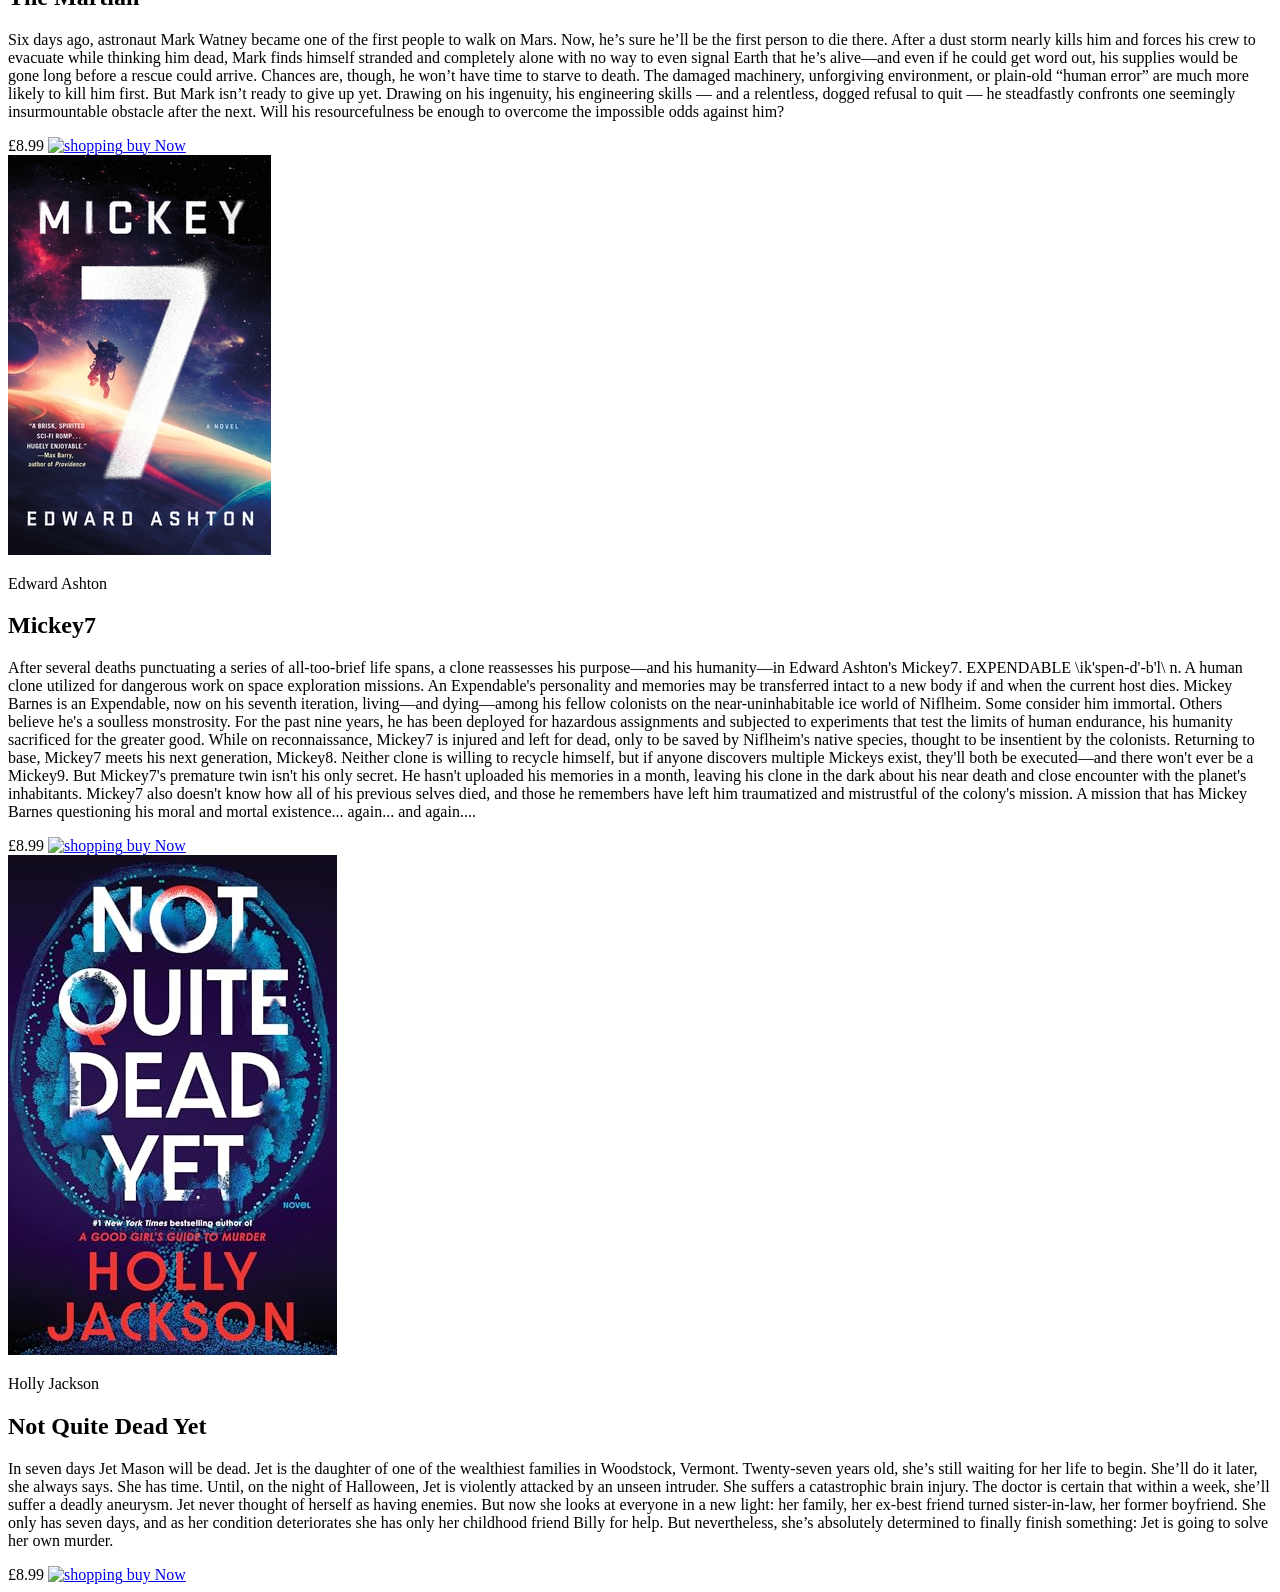
==== commit 4ce4ebcb: "Add files via upload" ====
--- a/index.html
+++ b/index.html
@@ -5,7 +5,7 @@
   <meta charset="UTF-8" />
   <meta name="viewport" content="width=device-width, initial-scale=1.0" />
   <title>My Bookshop</title>
-  <link rel="stylesheet" href="style.css" />
+  <link rel="stylesheet" href="css/style.css" />
   <link href="https://fonts.googleapis.com/css2?family=Inter:wght@400;500;600;700&display=swap" rel="stylesheet" />
 </head>
 
@@ -15,7 +15,8 @@
   <header>
     <div class="Nav-container">
       <div class="logo">
-        <span aria-hidden="true" class="logo-icon">📖</span> My Bookshop
+          <img src="img/icons8-open-book-48.png" alt="website icon" class="logo-icon">
+          <span>My Bookshop</span>
       </div>
     </div>
     <nav aria-label="Main navigation">
@@ -71,12 +72,15 @@
             Or does he?
           </p>
           <div class="card-btm">
-            <span class="price">£14.99</span>
-            <a class="buy-btn" data-buy aria-label="Pay for this book" href="pay.html"
-              onclick="handleBuyNow(event, this)">
-              <span aria-hidden="true" class="cart-icon">🛒 Buy Now</span>
-            </a>
-          </div>
+            <span class="price">£8.99</span>
+            <a href="pay.html" class="buy-btn" aria-label="Pay for this book" onclick="handleBuyNow(event, this)">
+              <span aria-hidden="true" class="cart-icon">
+                <img src="img/icons8-shopping-basket-48.png" alt="shopping" class="basket-img"> buy Now
+              </span>
+            </a>
+          </div>
+          </a>
+        </div>
         </div>
       </article>
       <article class="book-card">
@@ -104,7 +108,9 @@
           <div class="card-btm">
             <span class="price">£8.99</span>
             <a href="pay.html" class="buy-btn" aria-label="Pay for this book" onclick="handleBuyNow(event, this)">
-              <span aria-hidden="true" class="cart-icon">🛒 Buy Now</span>
+              <span aria-hidden="true" class="cart-icon">
+                <img src="img/icons8-shopping-basket-48.png" alt="shopping" class="basket-img"> buy Now
+              </span>
             </a>
           </div>
       </article>
@@ -139,11 +145,15 @@
             mistrustful of the colony's mission. A mission that has Mickey Barnes questioning his moral and mortal
             existence... again... and again....</p>
           <div class="card-btm">
-            <span class="price">£8.03</span>
-            <a href="pay.html" class="buy-btn" aria-label="Pay for this book" onclick="handleBuyNow(event, this)">
-              <span aria-hidden="true" class="cart-icon">🛒 Buy Now</span>
-            </a>
-          </div>
+            <span class="price">£8.99</span>
+            <a href="pay.html" class="buy-btn" aria-label="Pay for this book" onclick="handleBuyNow(event, this)">
+              <span aria-hidden="true" class="cart-icon">
+                <img src="img/icons8-shopping-basket-48.png" alt="shopping" class="basket-img"> buy Now
+              </span>
+            </a>
+          </div>
+          </a>
+        </div>
       </article>
       </article>
       <article class="book-card">
@@ -172,15 +182,19 @@
 
             Jet is going to solve her own murder.</p>
           <div class="card-btm">
-            <span class="price">£12.99</span>
-            <a href="pay.html" class="buy-btn" aria-label="Pay for this book" onclick="handleBuyNow(event, this)">
-              <span aria-hidden="true" class="cart-icon">🛒 Buy Now</span>
-            </a>
-          </div>
+            <span class="price">£8.99</span>
+            <a href="pay.html" class="buy-btn" aria-label="Pay for this book" onclick="handleBuyNow(event, this)">
+              <span aria-hidden="true" class="cart-icon">
+                <img src="img/icons8-shopping-basket-48.png" alt="shopping" class="basket-img"> buy Now
+              </span>
+            </a>
+          </div>
+          </a>
+        </div>
       </article>
     </section>
   </main>
-  <script src="script.js"></script>
+  <script src="js/script.js"></script>
 </body>
 
 </html>
